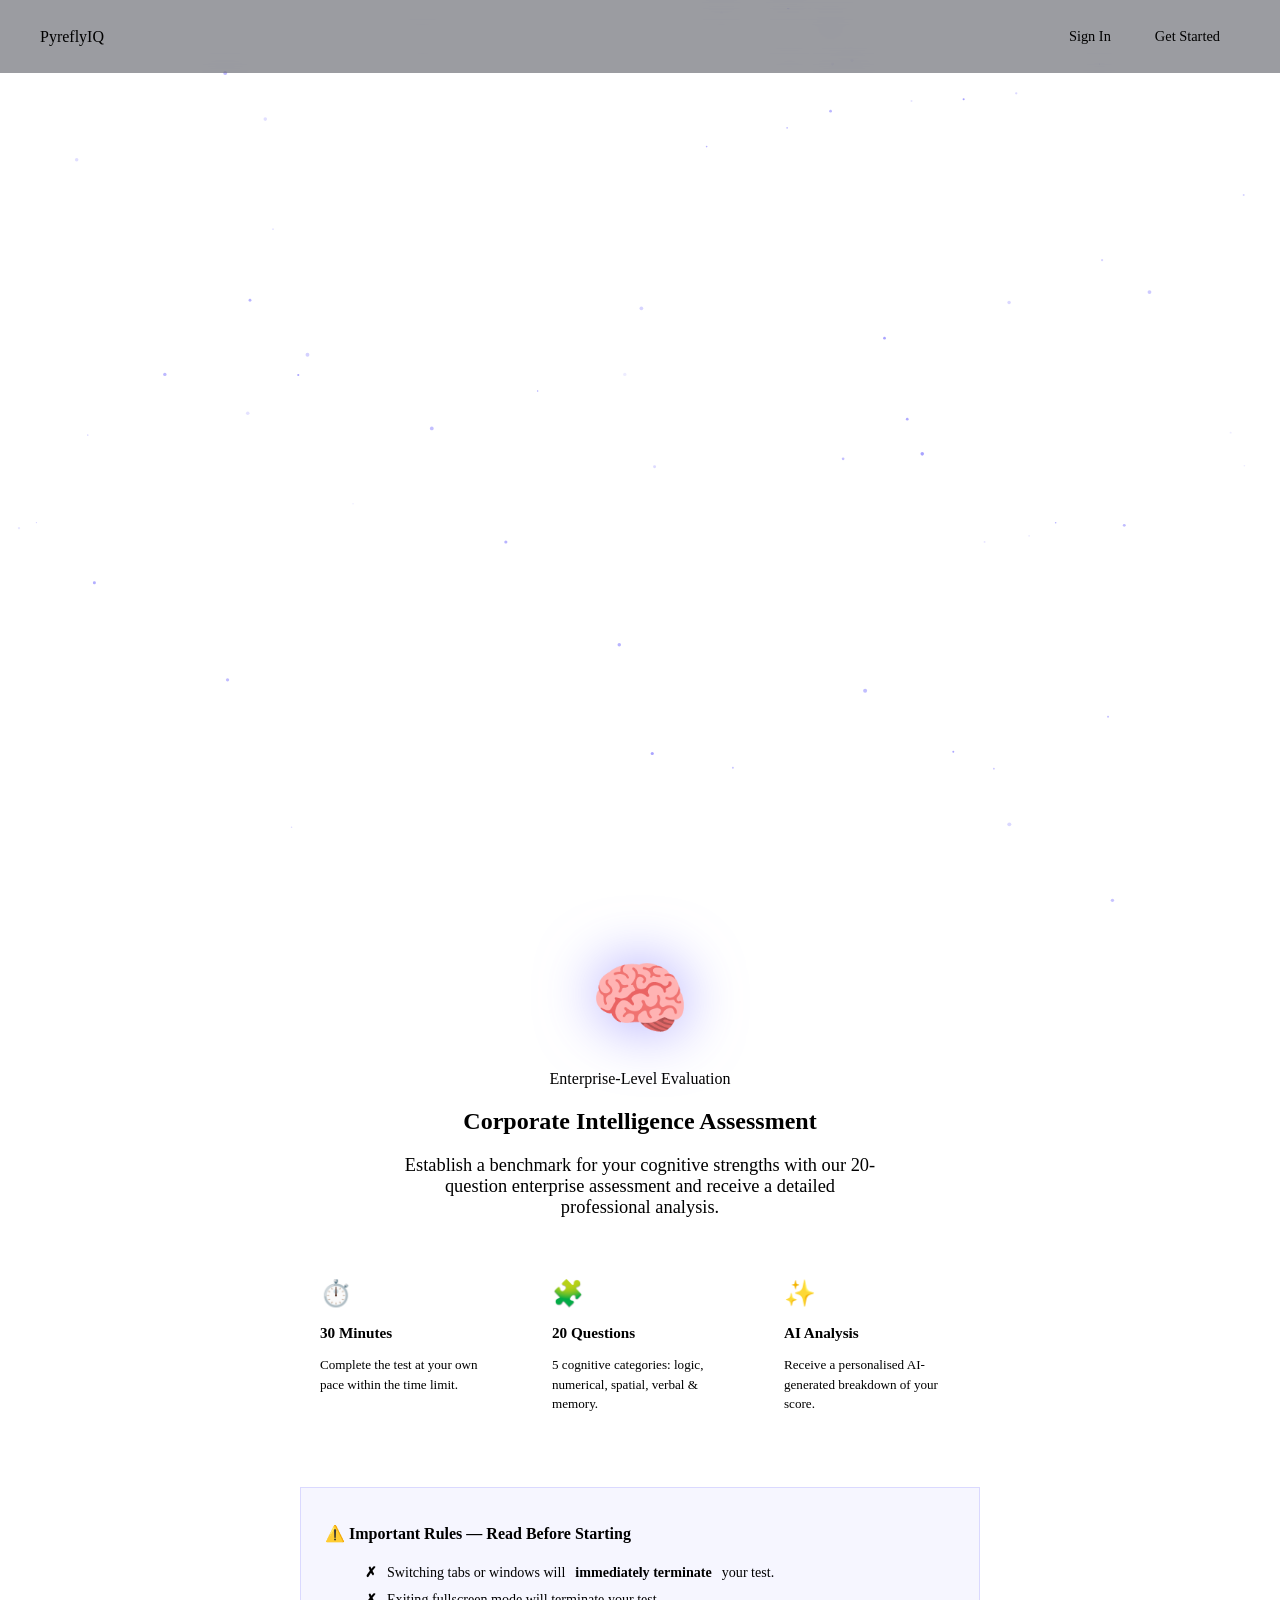
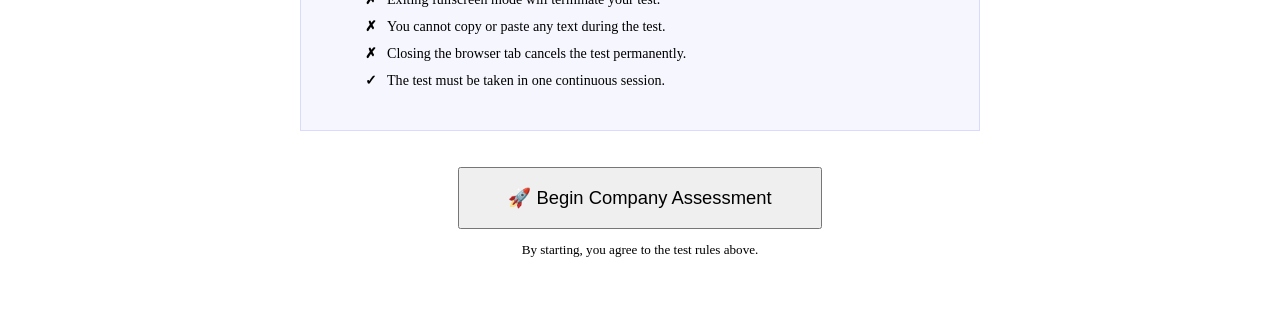
==== frontend/index.html @ 0407203e "Initial commit of Flux Assessment Platform" ====
<!DOCTYPE html>
<html lang="en">
<head>
  <meta charset="UTF-8"/>
  <meta name="viewport" content="width=device-width, initial-scale=1.0"/>
  <title>Pyrefly Corporate IQ Assessment — Professional Evaluation</title>
  <meta name="description" content="Take a professional AI-powered intelligence assessment for corporate and individual evaluation."/>
  <link rel="stylesheet" href="/static/css/style.css"/>
  <style>
    /* Landing-specific layout */
    .landing {
      min-height: 100vh;
      display: flex;
      align-items: center;
      justify-content: center;
      padding: 40px 20px;
    }
    .hero { max-width: 680px; width: 100%; text-align: center; }
    .brain-icon {
      font-size: 5rem;
      display: inline-block;
      margin-bottom: 24px;
      filter: drop-shadow(0 0 30px rgba(108,99,255,0.6));
    }
    .subtitle {
      font-size: 1.15rem;
      color: var(--text-secondary);
      max-width: 480px;
      margin: 0 auto 40px;
    }
    .info-cards {
      display: grid;
      grid-template-columns: repeat(3, 1fr);
      gap: 16px;
      margin: 40px 0;
      text-align: left;
    }
    .info-card {
      padding: 20px;
      border-radius: var(--radius-md);
      background: rgba(255,255,255,0.03);
      border: 1px solid var(--border);
    }
    .info-card-icon { font-size: 1.6rem; margin-bottom: 10px; }
    .info-card h3   { font-size: 0.95rem; margin-bottom: 4px; }
    .info-card p    { font-size: 0.82rem; line-height: 1.5; }
    @media(max-width:600px) { .info-cards { grid-template-columns: 1fr; } }

    .rules-box {
      background: rgba(108,99,255,0.06);
      border: 1px solid rgba(108,99,255,0.2);
      border-radius: var(--radius-md);
      padding: 20px 24px;
      margin-bottom: 36px;
      text-align: left;
    }
    .rules-box h3 { color: var(--accent-light); margin-bottom: 12px; font-size: 1rem; }
    .rules-box ul { list-style: none; }
    .rules-box li { display: flex; align-items: flex-start; gap: 10px; font-size: 0.88rem; color: var(--text-secondary); padding: 5px 0; }
    .rules-box li span:first-child { color: var(--danger); font-weight: 700; flex-shrink: 0; }
  </style>
</head>
<body>
  <canvas id="particles-canvas"></canvas>

  <nav id="landing-nav" class="fade-up" style="position:fixed; top:0; left:0; right:0; padding:20px 40px; display:flex; justify-content:space-between; align-items:center; z-index:1000; background:rgba(5,9,20,0.4); backdrop-filter:blur(10px); border-bottom:1px solid var(--border);">
      <div class="brand">Pyrefly<span>IQ</span></div>
      <div style="display:flex; gap:24px; align-items:center;">
          <a href="/login" id="nav-login" class="nav-link" style="color:var(--text-secondary); text-decoration:none; font-size:0.9rem;">Sign In</a>
          <a href="/register" id="nav-register" class="nav-link" style="color:var(--text-secondary); text-decoration:none; font-size:0.9rem; border:1px solid var(--border); padding:8px 20px; border-radius:50px;">Get Started</a>
          <a href="/dashboard" id="nav-dashboard" class="nav-link" style="display:none; color:var(--accent-light); text-decoration:none; font-size:0.9rem; font-weight:600;">Candidate Dashboard</a>
          <button id="nav-logout" class="btn btn-outline" style="display:none; padding:8px 20px; font-size:0.85rem;">Logout</button>
      </div>
  </nav>

  <section class="landing">
    <div class="hero">
      <div class="brain-icon float-anim">🧠</div>

      <div class="fade-up">
        <span class="badge badge-accent">Enterprise-Level Evaluation</span>
        <h1 class="mt-4">Corporate <span class="gradient-text">Intelligence Assessment</span></h1>
        <p class="subtitle mt-4">
          Establish a benchmark for your cognitive strengths with our 20-question 
          enterprise assessment and receive a detailed professional analysis.
        </p>
      </div>

      <div class="info-cards fade-up delay-1">
        <div class="info-card">
          <div class="info-card-icon">⏱️</div>
          <h3>30 Minutes</h3>
          <p>Complete the test at your own pace within the time limit.</p>
        </div>
        <div class="info-card">
          <div class="info-card-icon">🧩</div>
          <h3>20 Questions</h3>
          <p>5 cognitive categories: logic, numerical, spatial, verbal & memory.</p>
        </div>
        <div class="info-card">
          <div class="info-card-icon">✨</div>
          <h3>AI Analysis</h3>
          <p>Receive a personalised AI-generated breakdown of your score.</p>
        </div>
      </div>

      <div class="rules-box fade-up delay-2">
        <h3>⚠️ Important Rules — Read Before Starting</h3>
        <ul>
          <li><span>✗</span> Switching tabs or windows will <strong style="color:var(--danger)">immediately terminate</strong> your test.</li>
          <li><span>✗</span> Exiting fullscreen mode will terminate your test.</li>
          <li><span>✗</span> You cannot copy or paste any text during the test.</li>
          <li><span>✗</span> Closing the browser tab cancels the test permanently.</li>
          <li><span>✓</span> The test must be taken in one continuous session.</li>
        </ul>
      </div>

      <div class="fade-up delay-3">
        <button id="start-btn" class="btn btn-primary btn-pulse" style="font-size:1.15rem; padding:18px 48px;">
          <span>🚀</span> Begin Company Assessment
        </button>
        <p class="mt-4" style="font-size:0.82rem; color:var(--text-muted);">
          By starting, you agree to the test rules above.
        </p>
      </div>
    </div>
  </section>

  <script>
    // Particle background
    const canvas = document.getElementById('particles-canvas');
    const ctx    = canvas.getContext('2d');
    let particles = [];

    function resize() { canvas.width = innerWidth; canvas.height = innerHeight; }
    resize(); window.addEventListener('resize', resize);

    for (let i = 0; i < 60; i++) {
      particles.push({
        x: Math.random() * innerWidth, y: Math.random() * innerHeight,
        vx: (Math.random() - 0.5) * 0.3, vy: (Math.random() - 0.5) * 0.3,
        r: Math.random() * 1.5 + 0.5,
        a: Math.random() * 0.5 + 0.1,
      });
    }

    function animate() {
      ctx.clearRect(0, 0, canvas.width, canvas.height);
      particles.forEach(p => {
        p.x += p.vx; p.y += p.vy;
        if (p.x < 0) p.x = canvas.width;
        if (p.x > canvas.width) p.x = 0;
        if (p.y < 0) p.y = canvas.height;
        if (p.y > canvas.height) p.y = 0;
        ctx.beginPath();
        ctx.arc(p.x, p.y, p.r, 0, Math.PI * 2);
        ctx.fillStyle = `rgba(108,99,255,${p.a})`;
        ctx.fill();
      });
      requestAnimationFrame(animate);
    }
    animate();

    // Auth check
    const token = localStorage.getItem('token');
    if (token) {
        document.getElementById('nav-login').style.display = 'none';
        document.getElementById('nav-register').style.display = 'none';
        document.getElementById('nav-dashboard').style.display = 'block';
        document.getElementById('nav-logout').style.display = 'block';
        
        // Logout handler
        document.getElementById('nav-logout').onclick = () => {
            localStorage.clear();
            window.location.reload();
        };
        
        // Change start button to dashboard link
        const startBtn = document.getElementById('start-btn');
        startBtn.innerHTML = '<span>📊</span> Go to Dashboard';
        startBtn.onclick = () => window.location.href = '/dashboard';
    } else {
        document.getElementById('start-btn').onclick = () => {
          window.location.href = '/login';
        };
    }
  </script>
</body>
</html>
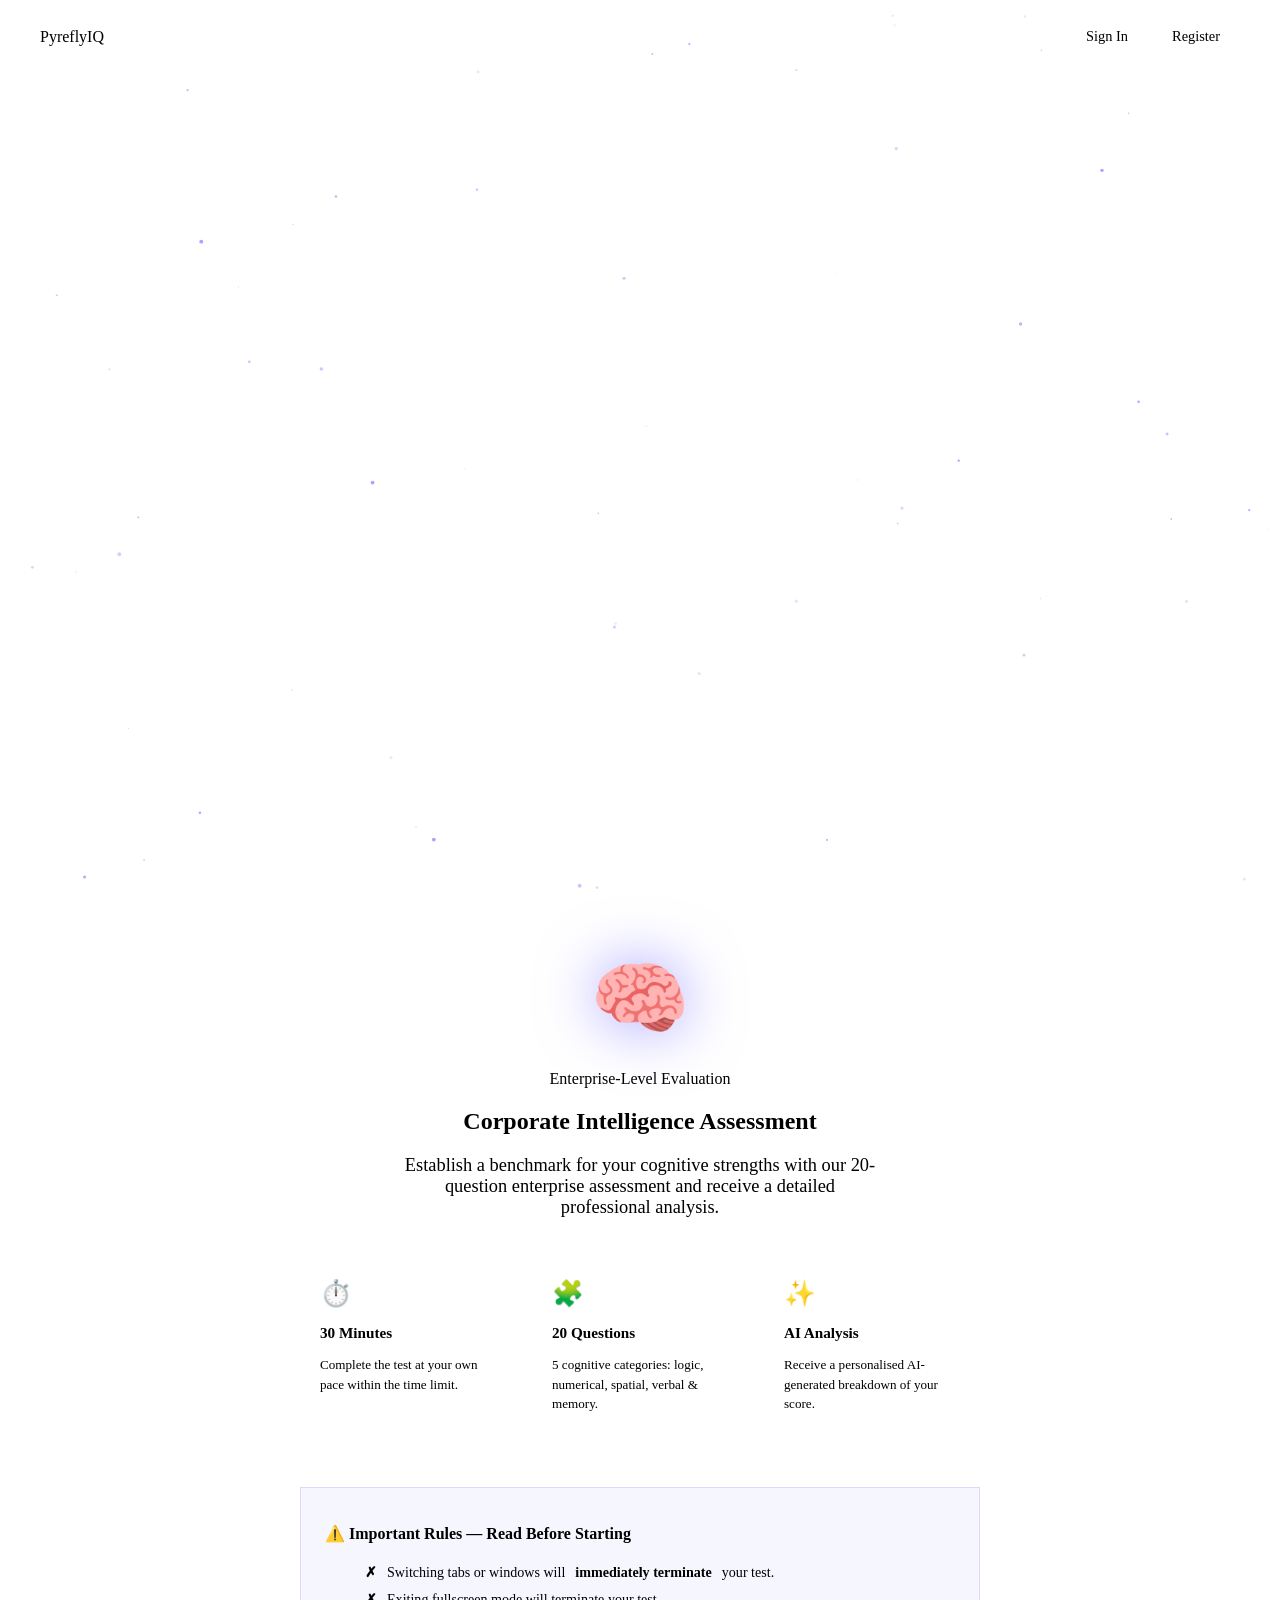
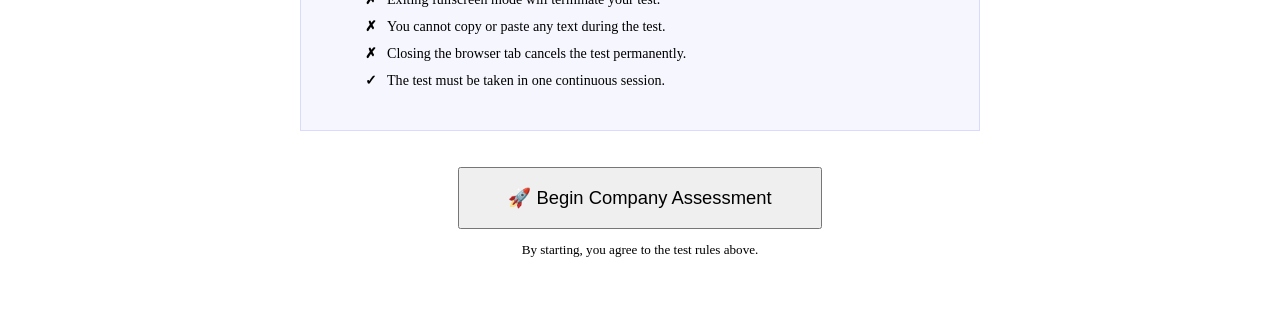
==== commit f113a7ec: "bj" ====
--- a/frontend/index.html
+++ b/frontend/index.html
@@ -3,7 +3,7 @@
 <head>
   <meta charset="UTF-8"/>
   <meta name="viewport" content="width=device-width, initial-scale=1.0"/>
-  <title>Pyrefly Corporate IQ Assessment — Professional Evaluation</title>
+  <title>Flux Corporate IQ Assessment — Professional Evaluation</title>
   <meta name="description" content="Take a professional AI-powered intelligence assessment for corporate and individual evaluation."/>
   <link rel="stylesheet" href="/static/css/style.css"/>
   <style>
@@ -61,13 +61,14 @@
   </style>
 </head>
 <body>
+  <script>window.userEmail = window.userEmail || localStorage.getItem('user_email') || "";</script>
   <canvas id="particles-canvas"></canvas>
 
-  <nav id="landing-nav" class="fade-up" style="position:fixed; top:0; left:0; right:0; padding:20px 40px; display:flex; justify-content:space-between; align-items:center; z-index:1000; background:rgba(5,9,20,0.4); backdrop-filter:blur(10px); border-bottom:1px solid var(--border);">
+  <nav id="landing-nav" class="fade-up" style="position:fixed; top:0; left:0; right:0; padding:20px 40px; display:flex; justify-content:space-between; align-items:center; z-index:1000; background:[...]">
       <div class="brand">Pyrefly<span>IQ</span></div>
       <div style="display:flex; gap:24px; align-items:center;">
           <a href="/login" id="nav-login" class="nav-link" style="color:var(--text-secondary); text-decoration:none; font-size:0.9rem;">Sign In</a>
-          <a href="/register" id="nav-register" class="nav-link" style="color:var(--text-secondary); text-decoration:none; font-size:0.9rem; border:1px solid var(--border); padding:8px 20px; border-radius:50px;">Get Started</a>
+          <a href="/register" id="nav-register" class="nav-link" style="color:var(--text-secondary); text-decoration:none; font-size:0.9rem; border:1px solid var(--border); padding:8px 20px; borde[...]">Register</a>
           <a href="/dashboard" id="nav-dashboard" class="nav-link" style="display:none; color:var(--accent-light); text-decoration:none; font-size:0.9rem; font-weight:600;">Candidate Dashboard</a>
           <button id="nav-logout" class="btn btn-outline" style="display:none; padding:8px 20px; font-size:0.85rem;">Logout</button>
       </div>
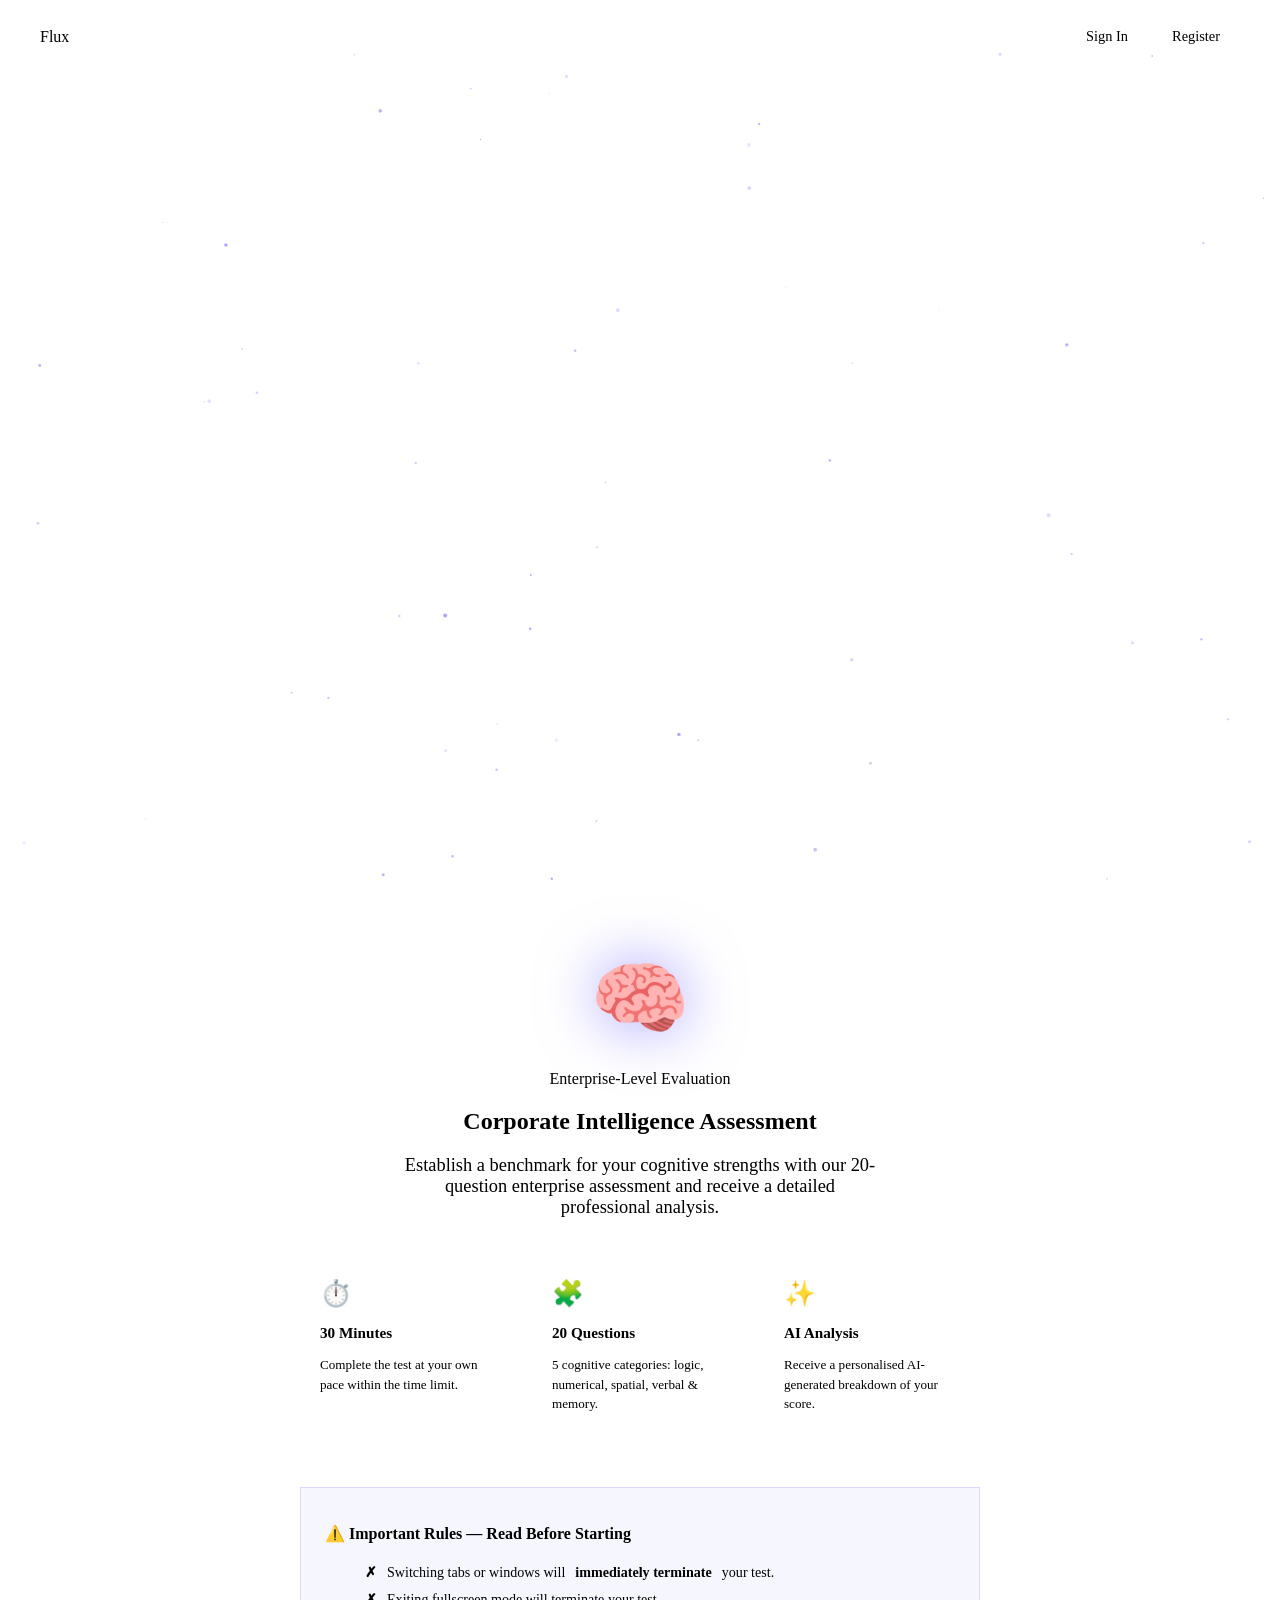
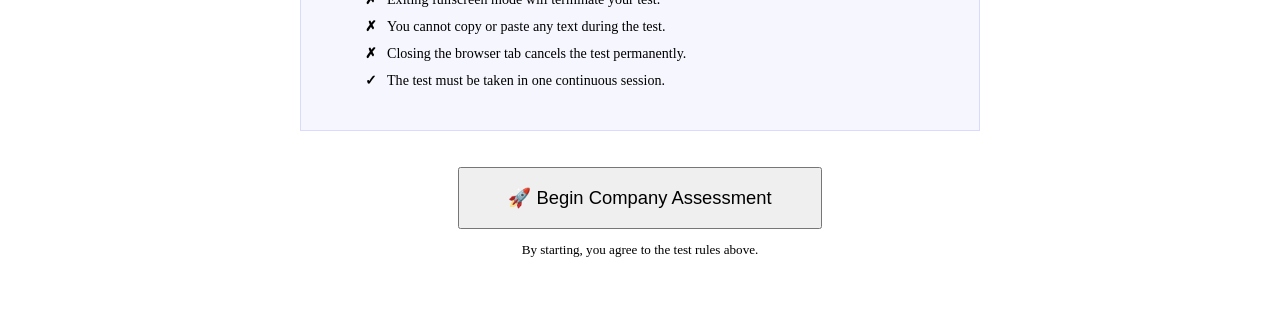
==== commit da7939d7: "vhjvjbv" ====
--- a/frontend/index.html
+++ b/frontend/index.html
@@ -65,7 +65,7 @@
   <canvas id="particles-canvas"></canvas>
 
   <nav id="landing-nav" class="fade-up" style="position:fixed; top:0; left:0; right:0; padding:20px 40px; display:flex; justify-content:space-between; align-items:center; z-index:1000; background:[...]">
-      <div class="brand">Pyrefly<span>IQ</span></div>
+      <div class="brand">Flux<span></span></div>
       <div style="display:flex; gap:24px; align-items:center;">
           <a href="/login" id="nav-login" class="nav-link" style="color:var(--text-secondary); text-decoration:none; font-size:0.9rem;">Sign In</a>
           <a href="/register" id="nav-register" class="nav-link" style="color:var(--text-secondary); text-decoration:none; font-size:0.9rem; border:1px solid var(--border); padding:8px 20px; borde[...]">Register</a>
